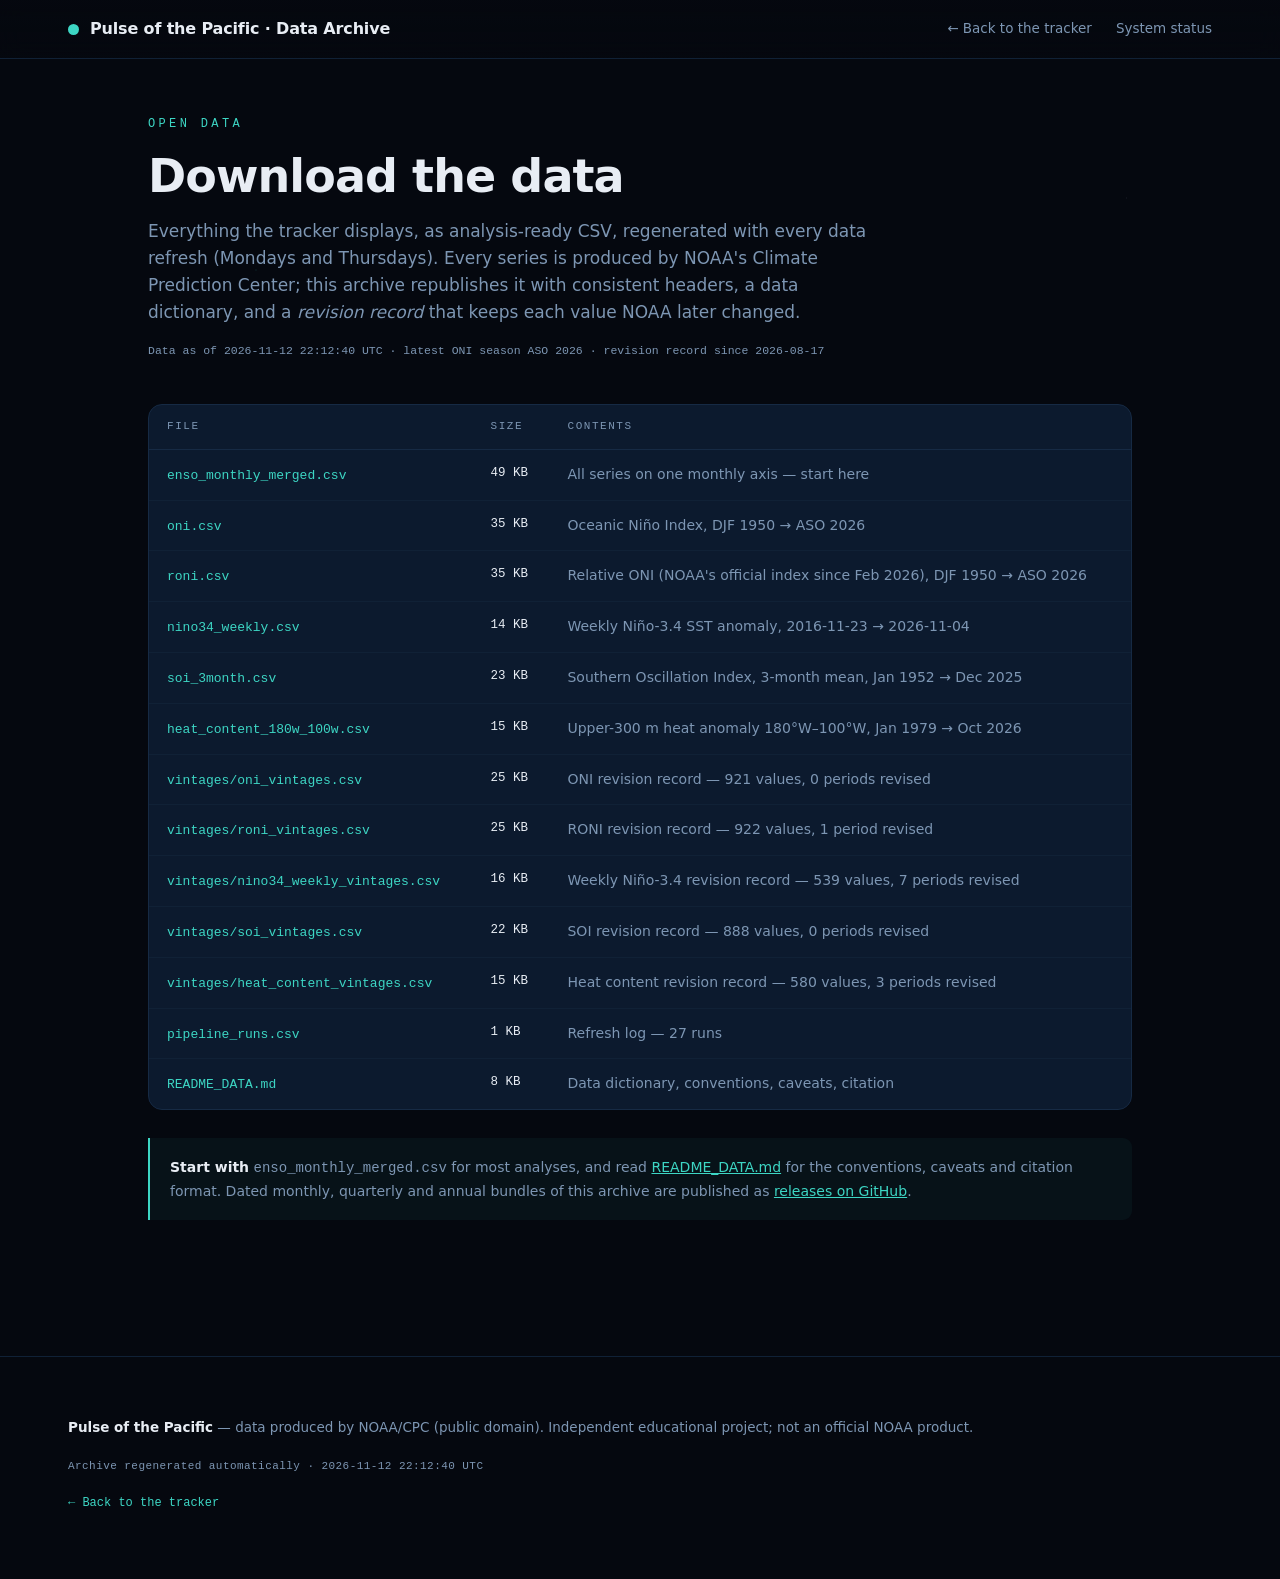
==== public/archive/index.html @ ca5c6fad "Data archive, corrected ENSO episode rule, SOI fix, tests (handoff 2026-11) Applies the client's han" ====
<!DOCTYPE html>
<html lang="en">
<head>
<meta charset="utf-8"/>
<meta name="viewport" content="width=device-width, initial-scale=1, viewport-fit=cover"/>
<title>Data Archive | Pulse of the Pacific</title>
<meta name="description" content="Download the ENSO data behind Pulse of the Pacific as analysis-ready CSV: ONI, RONI, weekly Niño 3.4, SOI, ocean heat content, and a record of how NOAA revised recent values."/>
<meta name="theme-color" content="#05080f"/>
<link rel="canonical" href="https://elninotracker.org/archive/"/>
<meta property="og:title" content="Data Archive | Pulse of the Pacific"/>
<meta property="og:description" content="The ENSO indices behind the tracker as analysis-ready CSV, refreshed twice a week, with a revision record."/>
<meta property="og:type" content="website"/>
<meta property="og:url" content="https://elninotracker.org/archive/"/>
<link rel="icon" href="data:image/svg+xml,%3Csvg xmlns='http://www.w3.org/2000/svg' viewBox='0 0 32 32'%3E%3Ccircle cx='16' cy='16' r='13' fill='%2305080f'/%3E%3Ccircle cx='16' cy='16' r='6' fill='%233dd6c4'/%3E%3C/svg%3E"/>
<!-- Generated by scripts/export_archive.py on every data refresh — edit the generator, not this file.
     Static page: no scripts run here (the JSON-LD block below is data, not code). -->
<meta http-equiv="Content-Security-Policy" content="default-src 'self'; script-src 'self'; style-src 'self' 'unsafe-inline' https://fonts.googleapis.com; font-src https://fonts.gstatic.com; img-src 'self' data:; connect-src 'self'; base-uri 'none'; form-action 'none'; object-src 'none'"/>
<link rel="preconnect" href="https://fonts.googleapis.com">
<link rel="preconnect" href="https://fonts.gstatic.com" crossorigin>
<link href="https://fonts.googleapis.com/css2?family=Space+Grotesk:wght@500;600;700&family=Inter:wght@400;500;600&family=JetBrains+Mono:wght@400;500&display=swap" rel="stylesheet">
<link rel="stylesheet" href="../assets/style.css">
<script type="application/ld+json">
{
  "@context": "https://schema.org",
  "@type": "Dataset",
  "name": "Pulse of the Pacific ENSO data archive",
  "description": "Analysis-ready CSV re-publication of NOAA Climate Prediction Center ENSO indices (Oceanic Niño Index, Relative ONI, weekly Niño-3.4 SST anomaly, Southern Oscillation Index, equatorial upper-ocean heat content), refreshed twice weekly, with a record of how published values were later revised.",
  "url": "https://elninotracker.org/archive/",
  "keywords": [
    "El Niño",
    "La Niña",
    "ENSO",
    "Oceanic Niño Index",
    "Relative Oceanic Niño Index",
    "Niño 3.4",
    "Southern Oscillation Index",
    "sea surface temperature"
  ],
  "temporalCoverage": "1950-01/2026-11",
  "isAccessibleForFree": true,
  "creator": {
    "@type": "Organization",
    "name": "NOAA Climate Prediction Center",
    "url": "https://www.cpc.ncep.noaa.gov/"
  },
  "isBasedOn": "https://www.cpc.ncep.noaa.gov/data/indices/",
  "distribution": [
    {
      "@type": "DataDownload",
      "encodingFormat": "text/csv",
      "contentUrl": "https://elninotracker.org/archive/enso_monthly_merged.csv"
    },
    {
      "@type": "DataDownload",
      "encodingFormat": "text/csv",
      "contentUrl": "https://elninotracker.org/archive/oni.csv"
    },
    {
      "@type": "DataDownload",
      "encodingFormat": "text/csv",
      "contentUrl": "https://elninotracker.org/archive/roni.csv"
    },
    {
      "@type": "DataDownload",
      "encodingFormat": "text/csv",
      "contentUrl": "https://elninotracker.org/archive/nino34_weekly.csv"
    },
    {
      "@type": "DataDownload",
      "encodingFormat": "text/csv",
      "contentUrl": "https://elninotracker.org/archive/soi_3month.csv"
    },
    {
      "@type": "DataDownload",
      "encodingFormat": "text/csv",
      "contentUrl": "https://elninotracker.org/archive/heat_content_180w_100w.csv"
    },
    {
      "@type": "DataDownload",
      "encodingFormat": "text/csv",
      "contentUrl": "https://elninotracker.org/archive/vintages/oni_vintages.csv"
    },
    {
      "@type": "DataDownload",
      "encodingFormat": "text/csv",
      "contentUrl": "https://elninotracker.org/archive/vintages/roni_vintages.csv"
    },
    {
      "@type": "DataDownload",
      "encodingFormat": "text/csv",
      "contentUrl": "https://elninotracker.org/archive/vintages/nino34_weekly_vintages.csv"
    },
    {
      "@type": "DataDownload",
      "encodingFormat": "text/csv",
      "contentUrl": "https://elninotracker.org/archive/vintages/soi_vintages.csv"
    },
    {
      "@type": "DataDownload",
      "encodingFormat": "text/csv",
      "contentUrl": "https://elninotracker.org/archive/vintages/heat_content_vintages.csv"
    },
    {
      "@type": "DataDownload",
      "encodingFormat": "text/csv",
      "contentUrl": "https://elninotracker.org/archive/pipeline_runs.csv"
    }
  ]
}
</script>
</head>
<body>

<div class="topbar">
  <div class="wrap">
    <div class="brand"><span class="dot"></span>Pulse of the Pacific · Data Archive</div>
    <nav class="topnav"><a href="../">← Back to the tracker</a><a href="../admin.html">System status</a></nav>
  </div>
</div>

<section class="band" style="padding-top:56px">
  <div class="wrap arch">

    <div class="band-head">
      <div class="label">Open data</div>
      <h2>Download the data</h2>
      <p>Everything the tracker displays, as analysis-ready CSV, regenerated with every data refresh
      (Mondays and Thursdays). Every series is produced by NOAA's Climate Prediction Center; this
      archive republishes it with consistent headers, a data dictionary, and a <em>revision record</em>
      that keeps each value NOAA later changed.</p>
      <p class="arch-stamp">Data as of 2026-11-12 22:12:40 UTC · latest ONI season ASO 2026 ·
      revision record since 2026-08-17</p>
    </div>

    <div class="arch-scroll">
    <table class="arch-table">
      <thead><tr><th scope="col">File</th><th scope="col">Size</th><th scope="col">Contents</th></tr></thead>
      <tbody>
        <tr><td><a href="enso_monthly_merged.csv">enso_monthly_merged.csv</a></td><td class="n">49 KB</td><td>All series on one monthly axis — start here</td></tr>
        <tr><td><a href="oni.csv">oni.csv</a></td><td class="n">35 KB</td><td>Oceanic Niño Index, DJF 1950 → ASO 2026</td></tr>
        <tr><td><a href="roni.csv">roni.csv</a></td><td class="n">35 KB</td><td>Relative ONI (NOAA's official index since Feb 2026), DJF 1950 → ASO 2026</td></tr>
        <tr><td><a href="nino34_weekly.csv">nino34_weekly.csv</a></td><td class="n">14 KB</td><td>Weekly Niño-3.4 SST anomaly, 2016-11-23 → 2026-11-04</td></tr>
        <tr><td><a href="soi_3month.csv">soi_3month.csv</a></td><td class="n">23 KB</td><td>Southern Oscillation Index, 3-month mean, Jan 1952 → Dec 2025</td></tr>
        <tr><td><a href="heat_content_180w_100w.csv">heat_content_180w_100w.csv</a></td><td class="n">15 KB</td><td>Upper-300 m heat anomaly 180°W–100°W, Jan 1979 → Oct 2026</td></tr>
        <tr><td><a href="vintages/oni_vintages.csv">vintages/oni_vintages.csv</a></td><td class="n">25 KB</td><td>ONI revision record — 921 values, 0 periods revised</td></tr>
        <tr><td><a href="vintages/roni_vintages.csv">vintages/roni_vintages.csv</a></td><td class="n">25 KB</td><td>RONI revision record — 922 values, 1 period revised</td></tr>
        <tr><td><a href="vintages/nino34_weekly_vintages.csv">vintages/nino34_weekly_vintages.csv</a></td><td class="n">16 KB</td><td>Weekly Niño-3.4 revision record — 539 values, 7 periods revised</td></tr>
        <tr><td><a href="vintages/soi_vintages.csv">vintages/soi_vintages.csv</a></td><td class="n">22 KB</td><td>SOI revision record — 888 values, 0 periods revised</td></tr>
        <tr><td><a href="vintages/heat_content_vintages.csv">vintages/heat_content_vintages.csv</a></td><td class="n">15 KB</td><td>Heat content revision record — 580 values, 3 periods revised</td></tr>
        <tr><td><a href="pipeline_runs.csv">pipeline_runs.csv</a></td><td class="n">1 KB</td><td>Refresh log — 27 runs</td></tr>
        <tr><td><a href="README_DATA.md">README_DATA.md</a></td><td class="n">8 KB</td><td>Data dictionary, conventions, caveats, citation</td></tr>
      </tbody>
    </table>
    </div>

    <div class="arch-note">
      <b>Start with</b> <span class="mono">enso_monthly_merged.csv</span> for most analyses, and read
      <a href="README_DATA.md">README_DATA.md</a> for the conventions, caveats and citation format.
      Dated monthly, quarterly and annual bundles of this archive are published as
      <a href="https://github.com/ThePiTree/pulse-of-the-pacific/releases" target="_blank" rel="noopener">releases on GitHub</a>.
    </div>

  </div>
</section>

<footer>
  <div class="wrap">
    <div class="frow">
      <div><b>Pulse of the Pacific</b> — data produced by NOAA/CPC (public domain). Independent educational project; not an official NOAA product.</div>
      <div class="tag">Archive regenerated automatically · 2026-11-12 22:12:40 UTC</div>
    </div>
    <div class="frow arch-back"><a href="../">← Back to the tracker</a></div>
  </div>
</footer>

</body>
</html>
---- public/assets/style.css ----
:root{
  --abyss:#05080f; --deep:#0a1424; --panel:#0c1a2e; --panel2:#0f2138;
  --foam:#e8edf4; --tide:#7d96b3; --tide-dim:#4f678a;
  --line:#162a44; --line-soft:#102136;
  --cool:#2b6fb3; --cool-deep:#1d4e85; --neutral:#16263b; --warm:#e85d3d; --warm-hot:#ffb347;
  --live:#3dd6c4; --live-dim:#1f8478;
  --shadow:0 30px 80px -30px rgba(0,0,0,.8);
  --r:14px; --r-sm:9px;
  --maxw:1200px;
  --serif:'Space Grotesk',system-ui,sans-serif;
  --body:'Inter',system-ui,sans-serif;
  --mono:'JetBrains Mono',ui-monospace,monospace;
}
*{box-sizing:border-box;margin:0;padding:0}
html{scroll-behavior:smooth;-webkit-text-size-adjust:100%;scroll-padding-top:78px}
body{
  background:var(--abyss); color:var(--foam); font-family:var(--body);
  line-height:1.6; font-size:16px; overflow-x:hidden; max-width:100vw;
  -webkit-font-smoothing:antialiased; text-rendering:optimizeLegibility;
}
body::before{ /* faint star/plankton field */
  content:""; position:fixed; inset:0; z-index:0; pointer-events:none; opacity:.5;
  background:
    radial-gradient(1px 1px at 20% 30%, rgba(61,214,196,.4), transparent),
    radial-gradient(1px 1px at 70% 60%, rgba(232,237,244,.25), transparent),
    radial-gradient(1px 1px at 40% 80%, rgba(43,111,179,.35), transparent),
    radial-gradient(1px 1px at 88% 22%, rgba(232,237,244,.2), transparent),
    radial-gradient(1px 1px at 12% 68%, rgba(61,214,196,.25), transparent);
  background-size:cover;
}
.wrap{max-width:var(--maxw); margin:0 auto; padding:0 28px; position:relative; z-index:1}
section{position:relative; z-index:1}
a{color:inherit}
h1,h2,h3{font-family:var(--serif); font-weight:600; line-height:1.08; letter-spacing:-.02em}
.mono{font-family:var(--mono)}

/* ---------- Top status bar ---------- */
.topbar{
  position:sticky; top:0; z-index:50; backdrop-filter:blur(14px);
  background:linear-gradient(180deg,rgba(5,8,15,.92),rgba(5,8,15,.7));
  border-bottom:1px solid var(--line-soft);
}
.topbar .wrap{display:flex; align-items:center; justify-content:space-between; height:58px; gap:18px}
.brand{display:flex; align-items:center; gap:11px; font-family:var(--serif); font-weight:600; letter-spacing:-.01em}
.brand .dot{width:11px; height:11px; border-radius:50%; background:var(--live); box-shadow:0 0 0 0 rgba(61,214,196,.6); animation:pulse 2.6s infinite}
@keyframes pulse{0%{box-shadow:0 0 0 0 rgba(61,214,196,.5)}70%{box-shadow:0 0 0 9px rgba(61,214,196,0)}100%{box-shadow:0 0 0 0 rgba(61,214,196,0)}}
.topnav{display:flex; gap:24px; font-size:13.5px; color:var(--tide)}
.topnav a{text-decoration:none; transition:color .2s; white-space:nowrap}
.topnav a:hover{color:var(--foam)}
.livechip{font-family:var(--mono); font-size:11px; color:var(--live); border:1px solid var(--live-dim); padding:4px 9px; border-radius:20px; display:flex; align-items:center; gap:6px; white-space:nowrap}
.livechip .led{width:6px;height:6px;border-radius:50%;background:var(--live);animation:blink 1.8s infinite}
@keyframes blink{0%,100%{opacity:1}50%{opacity:.3}}
@media(max-width:780px){.topnav{display:none}}

/* ---------- Hero ---------- */
.hero{position:relative; min-height:96vh; min-height:96svh; display:flex; flex-direction:column; justify-content:flex-end; overflow:hidden; padding-bottom:38px}
#oceanCanvas{position:absolute; inset:0; width:100%; height:100%; z-index:0; display:block}
.hero-veil{position:absolute; inset:0; z-index:1; pointer-events:none;
  background:linear-gradient(180deg, rgba(5,8,15,.62) 0%, rgba(5,8,15,.12) 30%, rgba(5,8,15,.30) 62%, rgba(5,8,15,.96) 100%);}
.hero .wrap{position:relative; z-index:2; width:100%}
.eyebrow{font-family:var(--mono); font-size:12.5px; letter-spacing:.32em; text-transform:uppercase; color:var(--live); margin-bottom:22px; display:flex; align-items:center; gap:14px}
.eyebrow::before{content:""; width:38px; height:1px; background:var(--live); opacity:.6}
.hero h1{font-size:clamp(42px,8.2vw,104px); font-weight:700; max-width:14ch; margin-bottom:10px}
.hero h1 .em{font-style:italic; font-weight:500; color:transparent; background:linear-gradient(100deg,var(--warm),var(--warm-hot)); -webkit-background-clip:text; background-clip:text}
.hero .sub{font-size:clamp(16px,2vw,20px); color:var(--tide); max-width:54ch; margin-top:18px}

/* live status instrument */
.statusgrid{display:grid; grid-template-columns:repeat(4,1fr); gap:1px; margin-top:42px; background:var(--line-soft); border:1px solid var(--line); border-radius:var(--r); overflow:hidden}
.statuscell{background:linear-gradient(160deg,rgba(12,26,46,.92),rgba(8,16,28,.92)); padding:20px 22px; min-height:118px; display:flex; flex-direction:column; justify-content:space-between; position:relative}
.statuscell .k{font-family:var(--mono); font-size:10.5px; letter-spacing:.18em; text-transform:uppercase; color:var(--tide); display:flex; align-items:center; gap:7px}
.statuscell .v{font-family:var(--serif); font-size:clamp(26px,3.4vw,40px); font-weight:600; letter-spacing:-.02em; line-height:1}
.statuscell .vsub{font-size:12.5px; color:var(--tide); font-family:var(--mono)}
.phase-pill{display:inline-flex; align-items:center; gap:8px; font-family:var(--serif); font-weight:600}
.phase-pill .orb{width:13px;height:13px;border-radius:50%;flex:none}
/* Two-word phases ("Strong El Niño") are sized to stay on one line in a quarter-width cell. */
.statuscell .v .phase-pill{font-size:clamp(19px,2.45vw,29px); line-height:1.12}
@media(max-width:880px){.statusgrid{grid-template-columns:repeat(2,1fr)}}
@media(max-width:480px){.statusgrid{grid-template-columns:1fr 1fr}.statuscell{padding:16px 16px;min-height:104px}}

/* ---------- generic section ---------- */
.band{padding:96px 0}
.band-head{margin-bottom:44px; max-width:720px}
.band-head .label{font-family:var(--mono); font-size:12px; letter-spacing:.28em; text-transform:uppercase; color:var(--live); margin-bottom:18px}
.band-head h2{font-size:clamp(28px,4.2vw,46px); margin-bottom:16px}
.band-head p{color:var(--tide); font-size:17px}
.divider{height:1px; background:linear-gradient(90deg,var(--line),transparent); margin:0}

/* chart card */
.card{background:linear-gradient(165deg,var(--panel),rgba(8,16,28,.6)); border:1px solid var(--line); border-radius:var(--r); box-shadow:var(--shadow)}
.card-pad{padding:24px}
.controls{display:flex; flex-wrap:wrap; gap:8px; align-items:center; margin-bottom:18px}
.seg{display:inline-flex; background:var(--deep); border:1px solid var(--line); border-radius:var(--r-sm); padding:3px; gap:2px; max-width:100%; overflow-x:auto; -webkit-overflow-scrolling:touch; scrollbar-width:none}
.seg::-webkit-scrollbar{display:none}
.seg button{white-space:nowrap}
@media(max-width:560px){
  .controls{gap:10px}
  .seg{width:100%; justify-content:flex-start}
  .controls .legend-inline{width:100%}
}
.seg button{font-family:var(--mono); font-size:12px; letter-spacing:.04em; color:var(--tide); background:transparent; border:0; padding:7px 13px; border-radius:6px; cursor:pointer; transition:all .18s}
.seg button:hover{color:var(--foam)}
.seg button[aria-pressed="true"]{background:linear-gradient(160deg,var(--cool-deep),var(--cool)); color:#fff}
.spacer{flex:1}
.legend-inline{display:flex; gap:16px; flex-wrap:wrap; font-family:var(--mono); font-size:11.5px; color:var(--tide)}
.legend-inline span{display:flex; align-items:center; gap:6px}
.legend-inline i{width:11px; height:11px; border-radius:3px; display:inline-block}
#oniChart{width:100%; height:440px}
@media(max-width:600px){#oniChart{height:360px}}

/* impacts map */
.maplayout{display:grid; grid-template-columns:1.55fr 1fr; gap:24px; align-items:stretch}
.maplayout > *{min-width:0}
@media(max-width:900px){.maplayout{grid-template-columns:1fr}}
.mapbox{position:relative; background:linear-gradient(165deg,#081427,#050c17); border:1px solid var(--line); border-radius:var(--r); overflow:hidden; aspect-ratio:2/1; width:100%; max-width:100%; min-height:0}
#impactSvg{display:block; width:100%; height:100%; max-width:100%}
.impact-detail{display:flex; flex-direction:column; gap:14px; min-width:0}
.impact-detail .pick{font-family:var(--mono); font-size:11.5px; color:var(--tide); letter-spacing:.04em}
.impact-card{background:var(--panel); border:1px solid var(--line); border-radius:var(--r); padding:22px; flex:1; display:flex; flex-direction:column; gap:12px; transition:border-color .25s}
.impact-card h3{font-size:23px}
.impact-card .eff{display:inline-flex; align-items:center; gap:8px; font-family:var(--mono); font-size:11px; text-transform:uppercase; letter-spacing:.12em; padding:5px 11px; border-radius:20px; width:fit-content}
.impact-card p{color:var(--tide); font-size:14.5px}
.legend-row{display:flex; gap:18px; flex-wrap:wrap; margin-top:8px; font-family:var(--mono); font-size:11px; color:var(--tide)}
.legend-row span{display:flex;align-items:center;gap:7px}
.legend-row b{width:10px;height:10px;border-radius:50%;display:inline-block}

/* forecast */
.fc-layout{display:grid; grid-template-columns:1.4fr 1fr; gap:24px}
.fc-layout > *{min-width:0}
@media(max-width:900px){.fc-layout{grid-template-columns:1fr}}
#fcChart{width:100%; height:400px}
.prob-wrap{display:flex; flex-direction:column; gap:16px}
.prob{display:flex; flex-direction:column; gap:7px}
.prob .top{display:flex; justify-content:space-between; align-items:baseline; font-family:var(--mono); font-size:12.5px}
.prob .bar{height:11px; border-radius:6px; background:var(--deep); overflow:hidden; border:1px solid var(--line)}
.prob .fill{height:100%; border-radius:6px; transition:width 1s cubic-bezier(.2,.8,.2,1)}
.disclaimer{margin-top:22px; padding:18px 20px; border-left:2px solid var(--warm-hot); background:rgba(255,179,71,.05); border-radius:0 var(--r-sm) var(--r-sm) 0; font-size:13.5px; color:#d9c9a8}
.disclaimer b{color:var(--warm-hot); font-family:var(--serif)}

/* mechanism */
.mech-grid{display:grid; grid-template-columns:repeat(3,1fr); gap:20px}
@media(max-width:820px){.mech-grid{grid-template-columns:1fr}}
.mech{background:linear-gradient(165deg,var(--panel),rgba(8,16,28,.5)); border:1px solid var(--line); border-radius:var(--r); padding:26px; position:relative; overflow:hidden}
.mech .ph{font-family:var(--mono); font-size:11px; letter-spacing:.18em; text-transform:uppercase; color:var(--live); margin-bottom:16px}
.mech h3{font-size:20px; margin-bottom:10px}
.mech p{color:var(--tide); font-size:14px}
.mech .ribbon{height:3px; margin:18px -26px -26px; border-radius:0}

/* methodology / sources */
.srcgrid{display:grid; grid-template-columns:repeat(2,1fr); gap:1px; background:var(--line-soft); border:1px solid var(--line); border-radius:var(--r); overflow:hidden}
@media(max-width:720px){.srcgrid{grid-template-columns:1fr}}
.src{background:var(--panel); padding:22px 24px; display:flex; flex-direction:column; gap:6px}
.src .nm{font-family:var(--serif); font-weight:600; font-size:15px}
.src .ds{color:var(--tide); font-size:13px}
.src .lk{font-family:var(--mono); font-size:11px; color:var(--live); text-decoration:none; word-break:break-all}
.src .lk:hover{text-decoration:underline}

footer{padding:60px 0 80px; border-top:1px solid var(--line-soft); margin-top:40px; color:var(--tide); font-size:13.5px}
footer .wrap{display:flex; flex-direction:column; gap:18px}
footer .frow{display:flex; justify-content:space-between; flex-wrap:wrap; gap:20px}
footer b{color:var(--foam); font-family:var(--serif)}
.tag{font-family:var(--mono); font-size:11px; color:var(--tide); letter-spacing:.04em}

.tip{position:fixed; pointer-events:none; z-index:99; background:rgba(10,20,36,.97); border:1px solid var(--line); border-radius:8px; padding:9px 12px; font-family:var(--mono); font-size:11.5px; color:var(--foam); opacity:0; transition:opacity .15s; max-width:240px; box-shadow:var(--shadow)}

@media (prefers-reduced-motion: reduce){
  *{animation:none!important; transition:none!important; scroll-behavior:auto!important}
}
.fade{opacity:0; transform:translateY(24px); transition:opacity .9s cubic-bezier(.2,.8,.2,1), transform .9s cubic-bezier(.2,.8,.2,1)}
.fade.in{opacity:1; transform:none}

/* ---------- Visible keyboard focus (WCAG 2.4.7) ---------- */
a:focus-visible,
button:focus-visible,
[role="button"]:focus-visible,
[tabindex]:focus-visible{
  outline:2px solid var(--live);
  outline-offset:3px;
  border-radius:4px;
}
/* SVG map markers: focus ring that reads on the dark ocean */
#impactSvg g:focus-visible{ outline:none; }
#impactSvg g:focus-visible circle:last-of-type{
  stroke:var(--live); stroke-width:2.4px; paint-order:stroke;
}
/* don't show the ring on mouse click, only keyboard (browsers that lack :focus-visible fall back to :focus) */
a:focus:not(:focus-visible),
button:focus:not(:focus-visible){ outline:none; }

/* skip link: hidden until keyboard focus */
.skip{position:absolute; left:-9999px; top:0; z-index:100; background:var(--live); color:#04211c; padding:10px 16px; border-radius:0 0 8px 0; font-family:var(--mono); font-size:13px; text-decoration:none}
.skip:focus{left:0}

/* ---------- Admin / status page ---------- */
.admin-banner{border-radius:var(--r-sm); padding:16px 18px; font-family:var(--mono); font-size:13px; line-height:1.6; border:1px solid var(--line); background:var(--panel); color:var(--tide); margin-bottom:34px}
.admin-banner-ok{border-color:rgba(61,214,196,.5); color:#bfeee6; background:rgba(61,214,196,.06)}
.admin-banner-warn{border-color:rgba(255,179,71,.5); color:#e8d9b5; background:rgba(255,179,71,.06)}
.admin-banner-fail{border-color:rgba(232,93,61,.6); color:#f2c4b6; background:rgba(232,93,61,.08)}
.admin-h{font-size:15px; font-family:var(--mono); letter-spacing:.14em; text-transform:uppercase; color:var(--tide); margin:34px 0 14px; font-weight:500}
.admin-grid{display:grid; grid-template-columns:repeat(auto-fill,minmax(300px,1fr)); gap:14px}
.admin-card{background:var(--panel); border:1px solid var(--line); border-radius:var(--r-sm); padding:16px 18px}
.admin-card-head{display:flex; justify-content:space-between; align-items:center; gap:10px; margin-bottom:6px}
.admin-card-name{font-family:var(--serif); font-weight:600; font-size:15px}
.admin-card-desc{color:var(--tide); font-size:12.5px; line-height:1.55}
.admin-badge{font-family:var(--mono); font-size:10px; letter-spacing:.12em; padding:3px 9px; border-radius:12px; border:1px solid}
.admin-badge-ok{color:#3dd6c4; border-color:rgba(61,214,196,.5); background:rgba(61,214,196,.08)}
.admin-badge-fail{color:#ff8a6a; border-color:rgba(232,93,61,.55); background:rgba(232,93,61,.1)}
.admin-badge-stale{color:#ffb347; border-color:rgba(255,179,71,.5); background:rgba(255,179,71,.08)}
.admin-badge-unknown{color:var(--tide); border-color:var(--line)}
.admin-rows{margin-top:12px; display:flex; flex-direction:column; gap:6px}
.admin-row{display:flex; justify-content:space-between; gap:12px; font-size:12.5px}
.admin-k{color:var(--tide); font-family:var(--mono); font-size:11px; letter-spacing:.04em}
.admin-v{font-family:var(--mono); font-size:11.5px; color:var(--foam); text-align:right}
.admin-err{margin-top:10px; font-family:var(--mono); font-size:11px; color:#ff9a7d; background:rgba(232,93,61,.07); border-left:2px solid rgba(232,93,61,.5); padding:8px 10px; border-radius:0 6px 6px 0; word-break:break-word}
.admin-history{margin-bottom:10px}
.admin-strip{display:flex; gap:5px; flex-wrap:wrap; margin-bottom:10px}
.admin-dot{width:14px; height:14px; border-radius:4px; display:inline-block}
.admin-dot-ok{background:rgba(61,214,196,.75)}
.admin-dot-part{background:rgba(255,179,71,.75)}
.admin-dot-fail{background:rgba(232,93,61,.75)}
.admin-foot{margin-top:36px; color:var(--tide); font-size:13px; line-height:1.6; border-top:1px solid var(--line-soft); padding-top:18px}

/* ---------- Sources grid: full-width "download the data" card ---------- */
.src-wide{grid-column:1 / -1; flex-direction:row; align-items:center; justify-content:space-between; gap:24px; background:linear-gradient(120deg,rgba(61,214,196,.08),var(--panel) 60%)}
.src-wide .src-text{display:flex; flex-direction:column; gap:6px; min-width:0}
.src-wide .lk{flex:none; font-size:12px; white-space:nowrap; word-break:normal; border:1px solid var(--live-dim); padding:9px 16px; border-radius:20px}
.src-wide .lk:hover{text-decoration:none; background:rgba(61,214,196,.1)}
@media(max-width:720px){.src-wide{flex-direction:column; align-items:flex-start; gap:14px}}

/* ---------- Data archive page (public/archive/index.html — generated by scripts/export_archive.py) ---------- */
.arch{max-width:1040px}
.band-head .arch-stamp{font-family:var(--mono); font-size:11.5px; line-height:1.7; color:var(--tide); margin-top:14px}
.arch-scroll{overflow-x:auto; -webkit-overflow-scrolling:touch; border:1px solid var(--line); border-radius:var(--r); background:var(--panel)}
.arch-table{width:100%; min-width:600px; border-collapse:collapse; font-size:14px}
.arch-table th{text-align:left; font-family:var(--mono); font-size:11px; font-weight:500; letter-spacing:.14em; text-transform:uppercase; color:var(--tide); padding:13px 18px; border-bottom:1px solid var(--line)}
.arch-table td{padding:13px 18px; border-bottom:1px solid var(--line-soft); vertical-align:top; color:var(--tide)}
.arch-table tr:last-child td{border-bottom:0}
.arch-table td a{color:var(--live); font-family:var(--mono); font-size:13px; text-decoration:none}
.arch-table td a:hover{text-decoration:underline}
.arch-table td.n{font-family:var(--mono); font-size:12.5px; white-space:nowrap; color:var(--foam)}
.arch-note{margin-top:28px; padding:18px 20px; border-left:2px solid var(--live); background:rgba(61,214,196,.05); border-radius:0 var(--r-sm) var(--r-sm) 0; font-size:14px; color:var(--tide)}
.arch-note b{color:var(--foam); font-family:var(--serif)}
.arch-note a, .arch-back a{color:var(--live)}
.arch-back{font-family:var(--mono); font-size:12px}
.arch-back a{text-decoration:none}
.arch-back a:hover{text-decoration:underline}
/* Phones: each file becomes a stacked block (name, size, description) instead of a wide table. */
@media(max-width:720px){
  .arch-scroll{overflow-x:visible}
  .arch-table{min-width:0}
  .arch-table thead{position:absolute; width:1px; height:1px; overflow:hidden; clip:rect(0 0 0 0); white-space:nowrap}
  .arch-table tr{display:block; padding:14px 16px; border-bottom:1px solid var(--line-soft)}
  .arch-table tr:last-child{border-bottom:0}
  .arch-table td{display:block; padding:0; border:0}
  .arch-table td a{word-break:break-all}
  .arch-table td.n{margin:5px 0 3px; font-size:11.5px; color:var(--tide)}
}
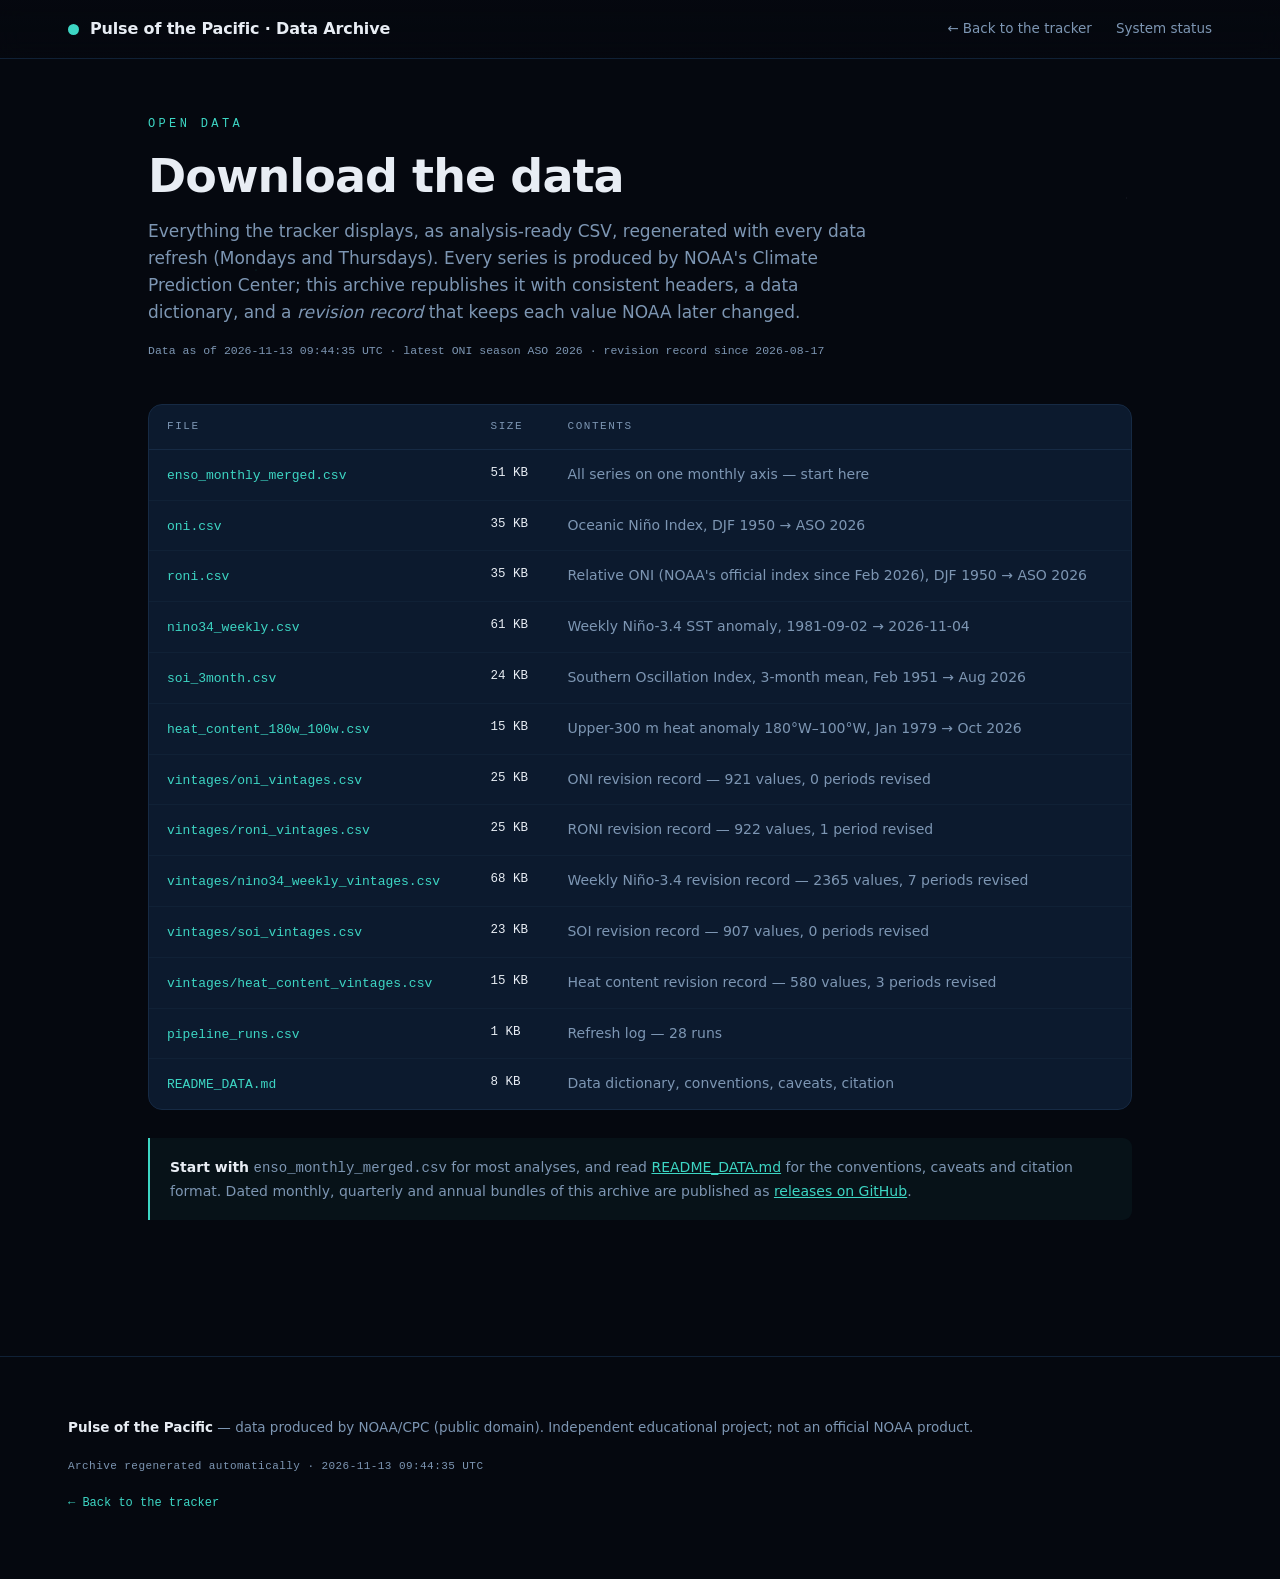
==== commit 10109ab1: "data: scheduled ENSO refresh 2026-11-13 09:44 UTC" ====
--- a/public/archive/index.html
+++ b/public/archive/index.html
@@ -11,6 +11,11 @@
 <meta property="og:description" content="The ENSO indices behind the tracker as analysis-ready CSV, refreshed twice a week, with a revision record."/>
 <meta property="og:type" content="website"/>
 <meta property="og:url" content="https://elninotracker.org/archive/"/>
+<meta property="og:image" content="https://elninotracker.org/social-preview.png"/>
+<meta property="og:image:width" content="1200"/>
+<meta property="og:image:height" content="630"/>
+<meta property="og:image:alt" content="The Pulse of the Pacific: the Oceanic Niño Index from 1950 to today, El Niño peaks in red and orange, La Niña in blue."/>
+<meta name="twitter:card" content="summary_large_image"/>
 <link rel="icon" href="data:image/svg+xml,%3Csvg xmlns='http://www.w3.org/2000/svg' viewBox='0 0 32 32'%3E%3Ccircle cx='16' cy='16' r='13' fill='%2305080f'/%3E%3Ccircle cx='16' cy='16' r='6' fill='%233dd6c4'/%3E%3C/svg%3E"/>
 <!-- Generated by scripts/export_archive.py on every data refresh — edit the generator, not this file.
      Static page: no scripts run here (the JSON-LD block below is data, not code). -->
@@ -128,7 +133,7 @@
       (Mondays and Thursdays). Every series is produced by NOAA's Climate Prediction Center; this
       archive republishes it with consistent headers, a data dictionary, and a <em>revision record</em>
       that keeps each value NOAA later changed.</p>
-      <p class="arch-stamp">Data as of 2026-11-12 22:12:40 UTC · latest ONI season ASO 2026 ·
+      <p class="arch-stamp">Data as of 2026-11-13 09:44:35 UTC · latest ONI season ASO 2026 ·
       revision record since 2026-08-17</p>
     </div>
 
@@ -136,18 +141,18 @@
     <table class="arch-table">
       <thead><tr><th scope="col">File</th><th scope="col">Size</th><th scope="col">Contents</th></tr></thead>
       <tbody>
-        <tr><td><a href="enso_monthly_merged.csv">enso_monthly_merged.csv</a></td><td class="n">49 KB</td><td>All series on one monthly axis — start here</td></tr>
+        <tr><td><a href="enso_monthly_merged.csv">enso_monthly_merged.csv</a></td><td class="n">51 KB</td><td>All series on one monthly axis — start here</td></tr>
         <tr><td><a href="oni.csv">oni.csv</a></td><td class="n">35 KB</td><td>Oceanic Niño Index, DJF 1950 → ASO 2026</td></tr>
         <tr><td><a href="roni.csv">roni.csv</a></td><td class="n">35 KB</td><td>Relative ONI (NOAA's official index since Feb 2026), DJF 1950 → ASO 2026</td></tr>
-        <tr><td><a href="nino34_weekly.csv">nino34_weekly.csv</a></td><td class="n">14 KB</td><td>Weekly Niño-3.4 SST anomaly, 2016-11-23 → 2026-11-04</td></tr>
-        <tr><td><a href="soi_3month.csv">soi_3month.csv</a></td><td class="n">23 KB</td><td>Southern Oscillation Index, 3-month mean, Jan 1952 → Dec 2025</td></tr>
+        <tr><td><a href="nino34_weekly.csv">nino34_weekly.csv</a></td><td class="n">61 KB</td><td>Weekly Niño-3.4 SST anomaly, 1981-09-02 → 2026-11-04</td></tr>
+        <tr><td><a href="soi_3month.csv">soi_3month.csv</a></td><td class="n">24 KB</td><td>Southern Oscillation Index, 3-month mean, Feb 1951 → Aug 2026</td></tr>
         <tr><td><a href="heat_content_180w_100w.csv">heat_content_180w_100w.csv</a></td><td class="n">15 KB</td><td>Upper-300 m heat anomaly 180°W–100°W, Jan 1979 → Oct 2026</td></tr>
         <tr><td><a href="vintages/oni_vintages.csv">vintages/oni_vintages.csv</a></td><td class="n">25 KB</td><td>ONI revision record — 921 values, 0 periods revised</td></tr>
         <tr><td><a href="vintages/roni_vintages.csv">vintages/roni_vintages.csv</a></td><td class="n">25 KB</td><td>RONI revision record — 922 values, 1 period revised</td></tr>
-        <tr><td><a href="vintages/nino34_weekly_vintages.csv">vintages/nino34_weekly_vintages.csv</a></td><td class="n">16 KB</td><td>Weekly Niño-3.4 revision record — 539 values, 7 periods revised</td></tr>
-        <tr><td><a href="vintages/soi_vintages.csv">vintages/soi_vintages.csv</a></td><td class="n">22 KB</td><td>SOI revision record — 888 values, 0 periods revised</td></tr>
+        <tr><td><a href="vintages/nino34_weekly_vintages.csv">vintages/nino34_weekly_vintages.csv</a></td><td class="n">68 KB</td><td>Weekly Niño-3.4 revision record — 2365 values, 7 periods revised</td></tr>
+        <tr><td><a href="vintages/soi_vintages.csv">vintages/soi_vintages.csv</a></td><td class="n">23 KB</td><td>SOI revision record — 907 values, 0 periods revised</td></tr>
         <tr><td><a href="vintages/heat_content_vintages.csv">vintages/heat_content_vintages.csv</a></td><td class="n">15 KB</td><td>Heat content revision record — 580 values, 3 periods revised</td></tr>
-        <tr><td><a href="pipeline_runs.csv">pipeline_runs.csv</a></td><td class="n">1 KB</td><td>Refresh log — 27 runs</td></tr>
+        <tr><td><a href="pipeline_runs.csv">pipeline_runs.csv</a></td><td class="n">1 KB</td><td>Refresh log — 28 runs</td></tr>
         <tr><td><a href="README_DATA.md">README_DATA.md</a></td><td class="n">8 KB</td><td>Data dictionary, conventions, caveats, citation</td></tr>
       </tbody>
     </table>
@@ -167,7 +172,7 @@
   <div class="wrap">
     <div class="frow">
       <div><b>Pulse of the Pacific</b> — data produced by NOAA/CPC (public domain). Independent educational project; not an official NOAA product.</div>
-      <div class="tag">Archive regenerated automatically · 2026-11-12 22:12:40 UTC</div>
+      <div class="tag">Archive regenerated automatically · 2026-11-13 09:44:35 UTC</div>
     </div>
     <div class="frow arch-back"><a href="../">← Back to the tracker</a></div>
   </div>
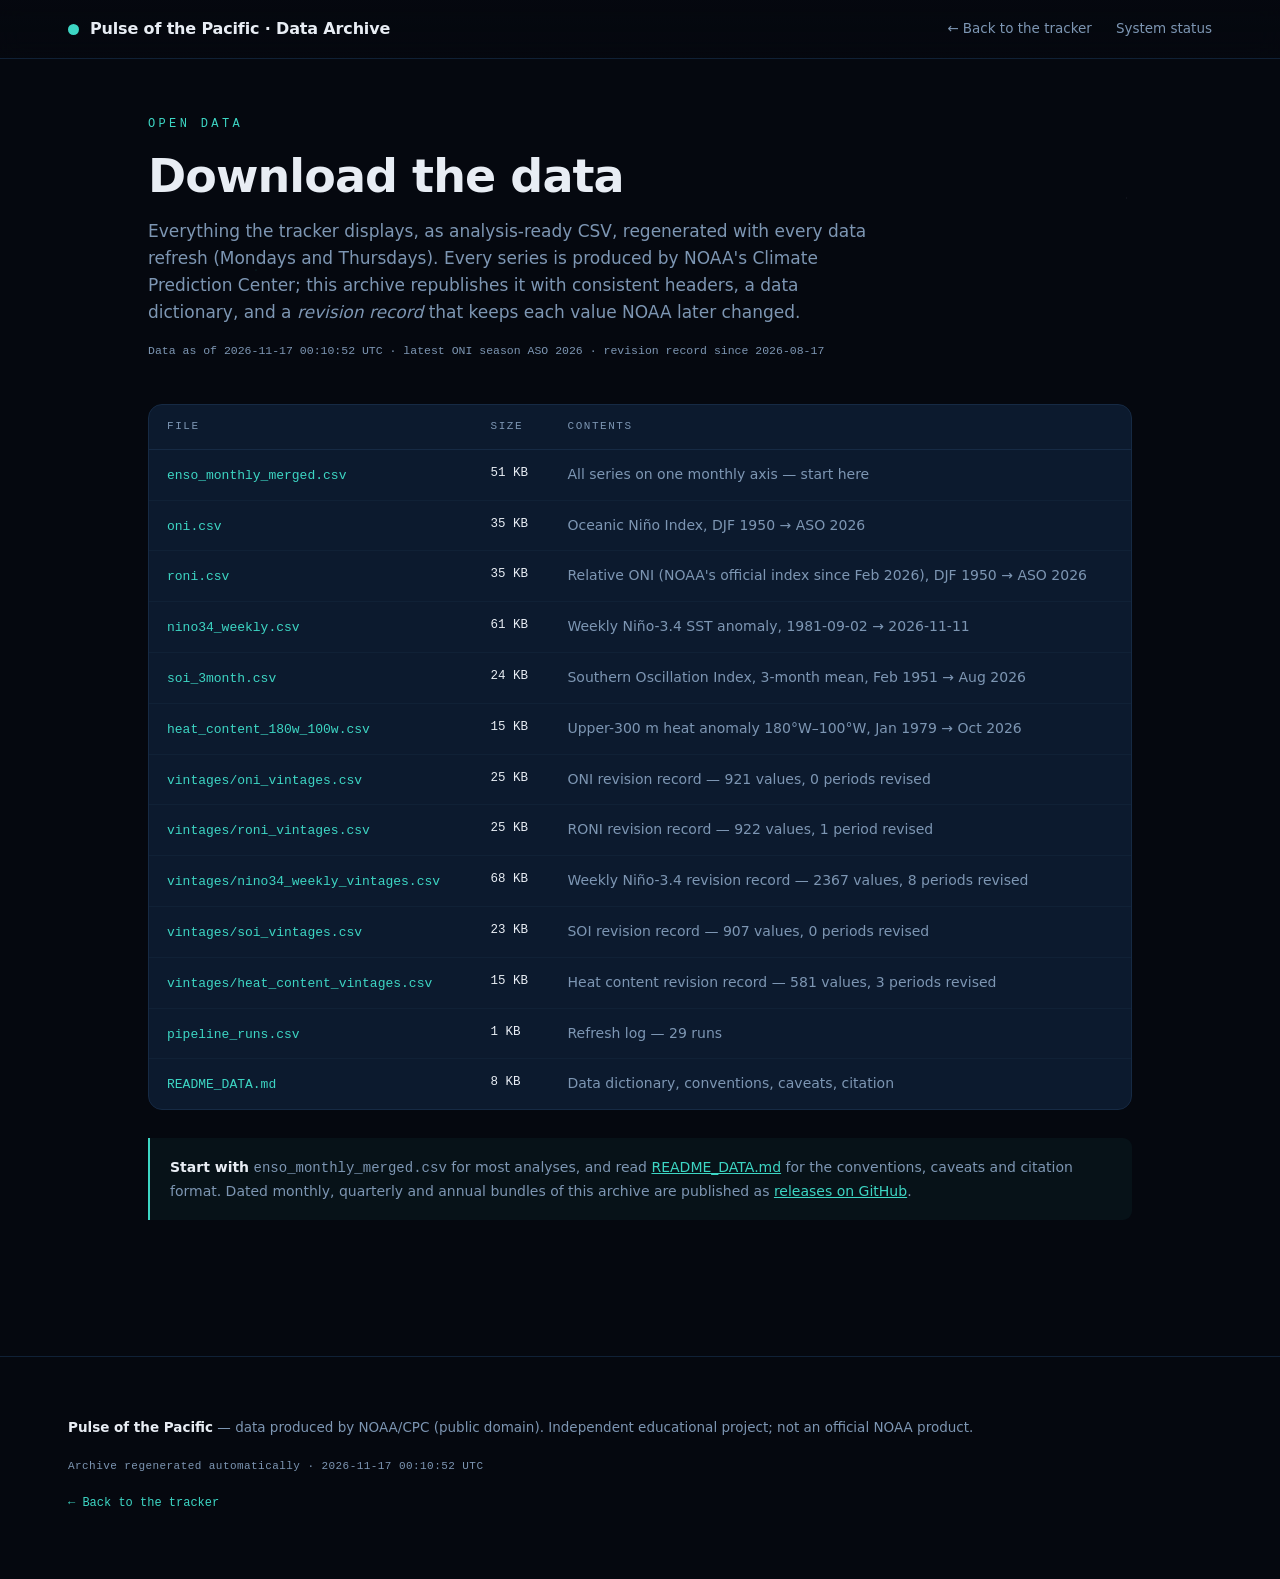
==== commit 3938e408: "data: scheduled ENSO refresh 2026-11-17 00:10 UTC" ====
--- a/public/archive/index.html
+++ b/public/archive/index.html
@@ -133,7 +133,7 @@
       (Mondays and Thursdays). Every series is produced by NOAA's Climate Prediction Center; this
       archive republishes it with consistent headers, a data dictionary, and a <em>revision record</em>
       that keeps each value NOAA later changed.</p>
-      <p class="arch-stamp">Data as of 2026-11-13 09:44:35 UTC · latest ONI season ASO 2026 ·
+      <p class="arch-stamp">Data as of 2026-11-17 00:10:52 UTC · latest ONI season ASO 2026 ·
       revision record since 2026-08-17</p>
     </div>
 
@@ -144,15 +144,15 @@
         <tr><td><a href="enso_monthly_merged.csv">enso_monthly_merged.csv</a></td><td class="n">51 KB</td><td>All series on one monthly axis — start here</td></tr>
         <tr><td><a href="oni.csv">oni.csv</a></td><td class="n">35 KB</td><td>Oceanic Niño Index, DJF 1950 → ASO 2026</td></tr>
         <tr><td><a href="roni.csv">roni.csv</a></td><td class="n">35 KB</td><td>Relative ONI (NOAA's official index since Feb 2026), DJF 1950 → ASO 2026</td></tr>
-        <tr><td><a href="nino34_weekly.csv">nino34_weekly.csv</a></td><td class="n">61 KB</td><td>Weekly Niño-3.4 SST anomaly, 1981-09-02 → 2026-11-04</td></tr>
+        <tr><td><a href="nino34_weekly.csv">nino34_weekly.csv</a></td><td class="n">61 KB</td><td>Weekly Niño-3.4 SST anomaly, 1981-09-02 → 2026-11-11</td></tr>
         <tr><td><a href="soi_3month.csv">soi_3month.csv</a></td><td class="n">24 KB</td><td>Southern Oscillation Index, 3-month mean, Feb 1951 → Aug 2026</td></tr>
         <tr><td><a href="heat_content_180w_100w.csv">heat_content_180w_100w.csv</a></td><td class="n">15 KB</td><td>Upper-300 m heat anomaly 180°W–100°W, Jan 1979 → Oct 2026</td></tr>
         <tr><td><a href="vintages/oni_vintages.csv">vintages/oni_vintages.csv</a></td><td class="n">25 KB</td><td>ONI revision record — 921 values, 0 periods revised</td></tr>
         <tr><td><a href="vintages/roni_vintages.csv">vintages/roni_vintages.csv</a></td><td class="n">25 KB</td><td>RONI revision record — 922 values, 1 period revised</td></tr>
-        <tr><td><a href="vintages/nino34_weekly_vintages.csv">vintages/nino34_weekly_vintages.csv</a></td><td class="n">68 KB</td><td>Weekly Niño-3.4 revision record — 2365 values, 7 periods revised</td></tr>
+        <tr><td><a href="vintages/nino34_weekly_vintages.csv">vintages/nino34_weekly_vintages.csv</a></td><td class="n">68 KB</td><td>Weekly Niño-3.4 revision record — 2367 values, 8 periods revised</td></tr>
         <tr><td><a href="vintages/soi_vintages.csv">vintages/soi_vintages.csv</a></td><td class="n">23 KB</td><td>SOI revision record — 907 values, 0 periods revised</td></tr>
-        <tr><td><a href="vintages/heat_content_vintages.csv">vintages/heat_content_vintages.csv</a></td><td class="n">15 KB</td><td>Heat content revision record — 580 values, 3 periods revised</td></tr>
-        <tr><td><a href="pipeline_runs.csv">pipeline_runs.csv</a></td><td class="n">1 KB</td><td>Refresh log — 28 runs</td></tr>
+        <tr><td><a href="vintages/heat_content_vintages.csv">vintages/heat_content_vintages.csv</a></td><td class="n">15 KB</td><td>Heat content revision record — 581 values, 3 periods revised</td></tr>
+        <tr><td><a href="pipeline_runs.csv">pipeline_runs.csv</a></td><td class="n">1 KB</td><td>Refresh log — 29 runs</td></tr>
         <tr><td><a href="README_DATA.md">README_DATA.md</a></td><td class="n">8 KB</td><td>Data dictionary, conventions, caveats, citation</td></tr>
       </tbody>
     </table>
@@ -172,7 +172,7 @@
   <div class="wrap">
     <div class="frow">
       <div><b>Pulse of the Pacific</b> — data produced by NOAA/CPC (public domain). Independent educational project; not an official NOAA product.</div>
-      <div class="tag">Archive regenerated automatically · 2026-11-13 09:44:35 UTC</div>
+      <div class="tag">Archive regenerated automatically · 2026-11-17 00:10:52 UTC</div>
     </div>
     <div class="frow arch-back"><a href="../">← Back to the tracker</a></div>
   </div>
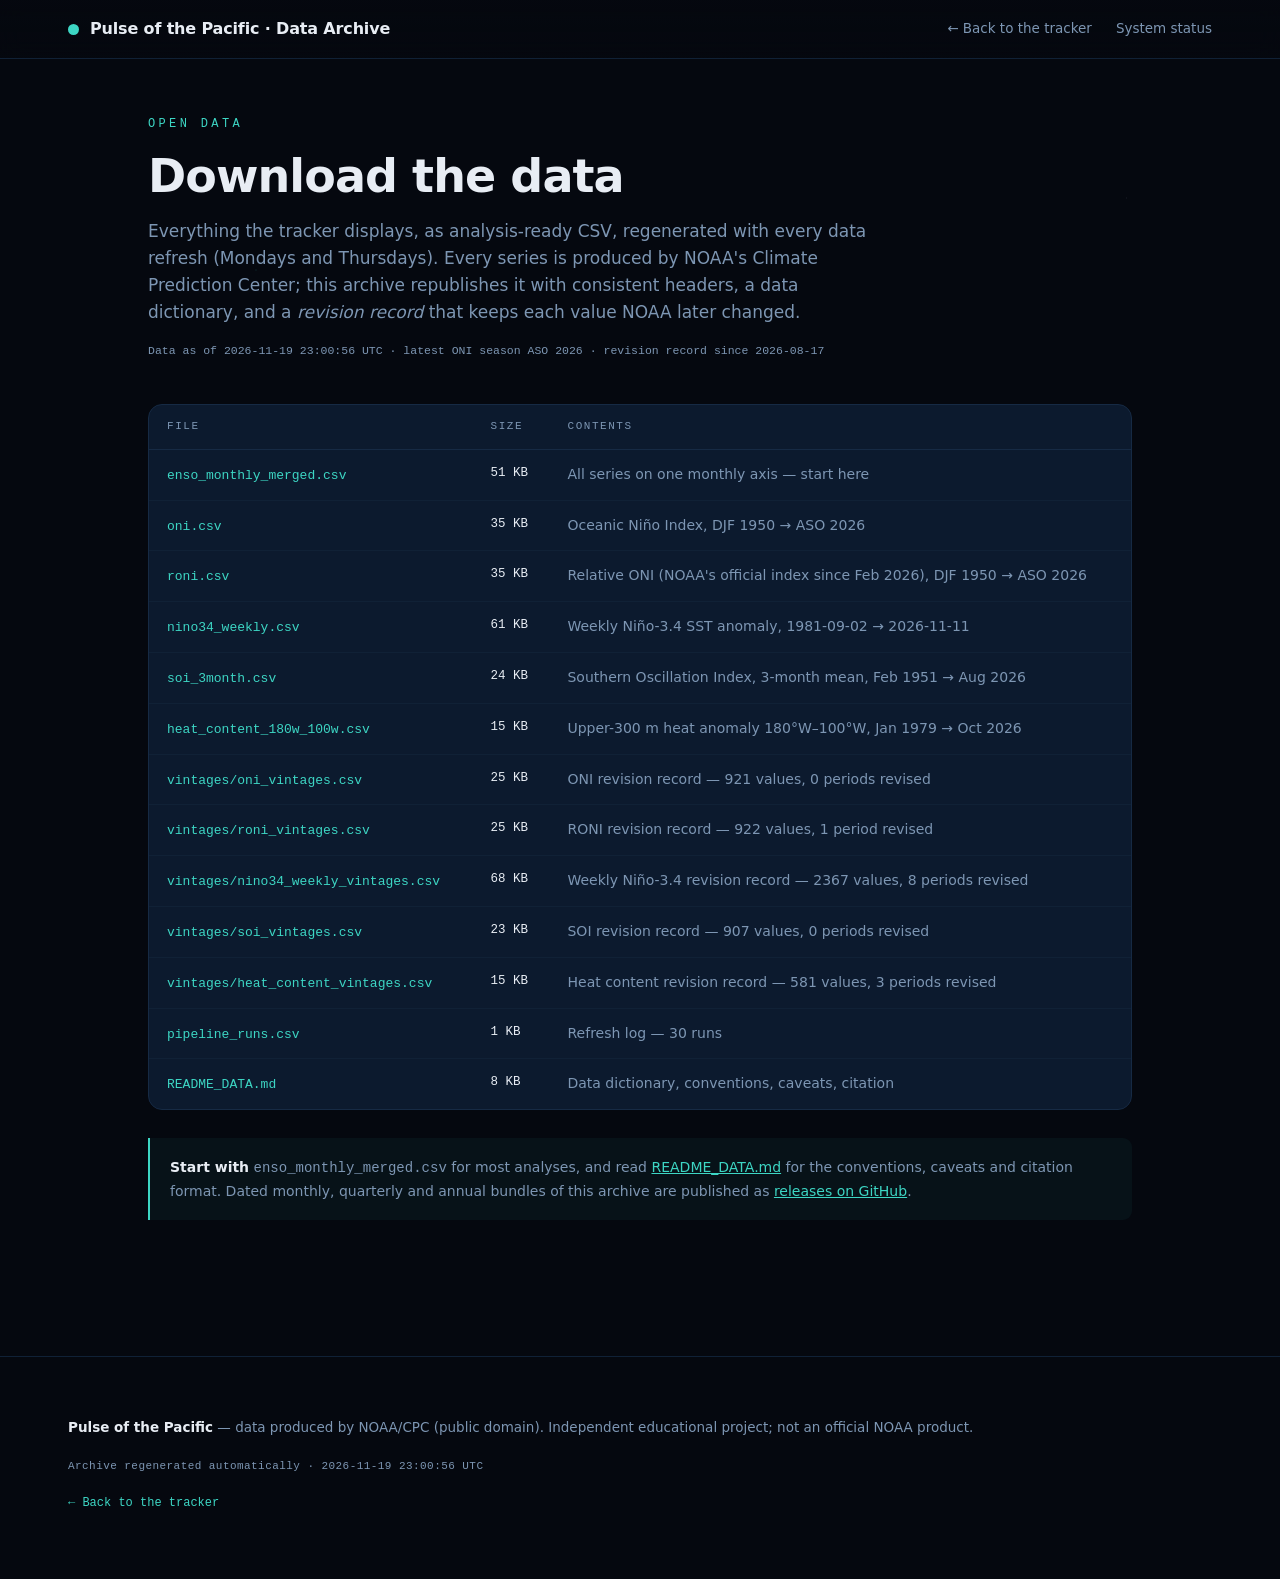
==== commit fb0c7d95: "data: scheduled ENSO refresh 2026-11-19 23:00 UTC" ====
--- a/public/archive/index.html
+++ b/public/archive/index.html
@@ -133,7 +133,7 @@
       (Mondays and Thursdays). Every series is produced by NOAA's Climate Prediction Center; this
       archive republishes it with consistent headers, a data dictionary, and a <em>revision record</em>
       that keeps each value NOAA later changed.</p>
-      <p class="arch-stamp">Data as of 2026-11-17 00:10:52 UTC · latest ONI season ASO 2026 ·
+      <p class="arch-stamp">Data as of 2026-11-19 23:00:56 UTC · latest ONI season ASO 2026 ·
       revision record since 2026-08-17</p>
     </div>
 
@@ -152,7 +152,7 @@
         <tr><td><a href="vintages/nino34_weekly_vintages.csv">vintages/nino34_weekly_vintages.csv</a></td><td class="n">68 KB</td><td>Weekly Niño-3.4 revision record — 2367 values, 8 periods revised</td></tr>
         <tr><td><a href="vintages/soi_vintages.csv">vintages/soi_vintages.csv</a></td><td class="n">23 KB</td><td>SOI revision record — 907 values, 0 periods revised</td></tr>
         <tr><td><a href="vintages/heat_content_vintages.csv">vintages/heat_content_vintages.csv</a></td><td class="n">15 KB</td><td>Heat content revision record — 581 values, 3 periods revised</td></tr>
-        <tr><td><a href="pipeline_runs.csv">pipeline_runs.csv</a></td><td class="n">1 KB</td><td>Refresh log — 29 runs</td></tr>
+        <tr><td><a href="pipeline_runs.csv">pipeline_runs.csv</a></td><td class="n">1 KB</td><td>Refresh log — 30 runs</td></tr>
         <tr><td><a href="README_DATA.md">README_DATA.md</a></td><td class="n">8 KB</td><td>Data dictionary, conventions, caveats, citation</td></tr>
       </tbody>
     </table>
@@ -172,7 +172,7 @@
   <div class="wrap">
     <div class="frow">
       <div><b>Pulse of the Pacific</b> — data produced by NOAA/CPC (public domain). Independent educational project; not an official NOAA product.</div>
-      <div class="tag">Archive regenerated automatically · 2026-11-17 00:10:52 UTC</div>
+      <div class="tag">Archive regenerated automatically · 2026-11-19 23:00:56 UTC</div>
     </div>
     <div class="frow arch-back"><a href="../">← Back to the tracker</a></div>
   </div>
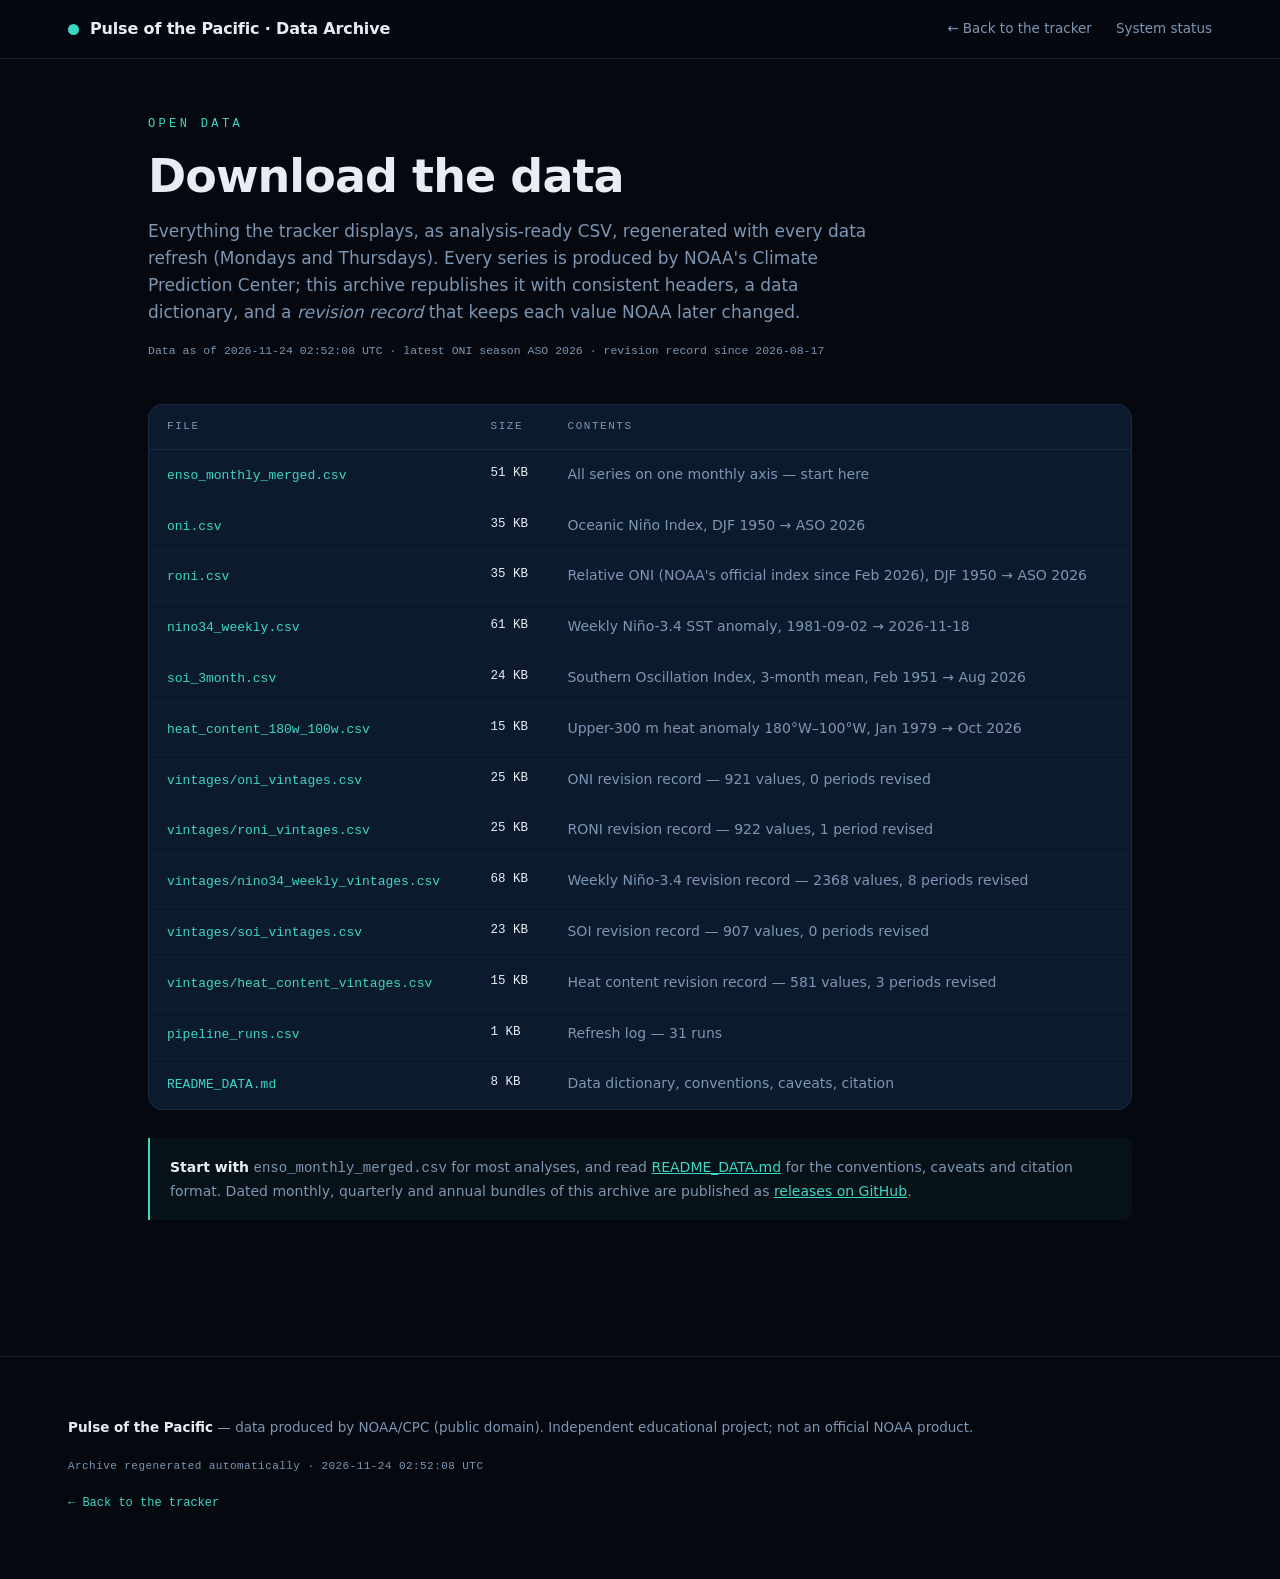
==== commit 8113894a: "data: scheduled ENSO refresh 2026-11-24 02:52 UTC" ====
--- a/public/archive/index.html
+++ b/public/archive/index.html
@@ -133,7 +133,7 @@
       (Mondays and Thursdays). Every series is produced by NOAA's Climate Prediction Center; this
       archive republishes it with consistent headers, a data dictionary, and a <em>revision record</em>
       that keeps each value NOAA later changed.</p>
-      <p class="arch-stamp">Data as of 2026-11-19 23:00:56 UTC · latest ONI season ASO 2026 ·
+      <p class="arch-stamp">Data as of 2026-11-24 02:52:08 UTC · latest ONI season ASO 2026 ·
       revision record since 2026-08-17</p>
     </div>
 
@@ -144,15 +144,15 @@
         <tr><td><a href="enso_monthly_merged.csv">enso_monthly_merged.csv</a></td><td class="n">51 KB</td><td>All series on one monthly axis — start here</td></tr>
         <tr><td><a href="oni.csv">oni.csv</a></td><td class="n">35 KB</td><td>Oceanic Niño Index, DJF 1950 → ASO 2026</td></tr>
         <tr><td><a href="roni.csv">roni.csv</a></td><td class="n">35 KB</td><td>Relative ONI (NOAA's official index since Feb 2026), DJF 1950 → ASO 2026</td></tr>
-        <tr><td><a href="nino34_weekly.csv">nino34_weekly.csv</a></td><td class="n">61 KB</td><td>Weekly Niño-3.4 SST anomaly, 1981-09-02 → 2026-11-11</td></tr>
+        <tr><td><a href="nino34_weekly.csv">nino34_weekly.csv</a></td><td class="n">61 KB</td><td>Weekly Niño-3.4 SST anomaly, 1981-09-02 → 2026-11-18</td></tr>
         <tr><td><a href="soi_3month.csv">soi_3month.csv</a></td><td class="n">24 KB</td><td>Southern Oscillation Index, 3-month mean, Feb 1951 → Aug 2026</td></tr>
         <tr><td><a href="heat_content_180w_100w.csv">heat_content_180w_100w.csv</a></td><td class="n">15 KB</td><td>Upper-300 m heat anomaly 180°W–100°W, Jan 1979 → Oct 2026</td></tr>
         <tr><td><a href="vintages/oni_vintages.csv">vintages/oni_vintages.csv</a></td><td class="n">25 KB</td><td>ONI revision record — 921 values, 0 periods revised</td></tr>
         <tr><td><a href="vintages/roni_vintages.csv">vintages/roni_vintages.csv</a></td><td class="n">25 KB</td><td>RONI revision record — 922 values, 1 period revised</td></tr>
-        <tr><td><a href="vintages/nino34_weekly_vintages.csv">vintages/nino34_weekly_vintages.csv</a></td><td class="n">68 KB</td><td>Weekly Niño-3.4 revision record — 2367 values, 8 periods revised</td></tr>
+        <tr><td><a href="vintages/nino34_weekly_vintages.csv">vintages/nino34_weekly_vintages.csv</a></td><td class="n">68 KB</td><td>Weekly Niño-3.4 revision record — 2368 values, 8 periods revised</td></tr>
         <tr><td><a href="vintages/soi_vintages.csv">vintages/soi_vintages.csv</a></td><td class="n">23 KB</td><td>SOI revision record — 907 values, 0 periods revised</td></tr>
         <tr><td><a href="vintages/heat_content_vintages.csv">vintages/heat_content_vintages.csv</a></td><td class="n">15 KB</td><td>Heat content revision record — 581 values, 3 periods revised</td></tr>
-        <tr><td><a href="pipeline_runs.csv">pipeline_runs.csv</a></td><td class="n">1 KB</td><td>Refresh log — 30 runs</td></tr>
+        <tr><td><a href="pipeline_runs.csv">pipeline_runs.csv</a></td><td class="n">1 KB</td><td>Refresh log — 31 runs</td></tr>
         <tr><td><a href="README_DATA.md">README_DATA.md</a></td><td class="n">8 KB</td><td>Data dictionary, conventions, caveats, citation</td></tr>
       </tbody>
     </table>
@@ -172,7 +172,7 @@
   <div class="wrap">
     <div class="frow">
       <div><b>Pulse of the Pacific</b> — data produced by NOAA/CPC (public domain). Independent educational project; not an official NOAA product.</div>
-      <div class="tag">Archive regenerated automatically · 2026-11-19 23:00:56 UTC</div>
+      <div class="tag">Archive regenerated automatically · 2026-11-24 02:52:08 UTC</div>
     </div>
     <div class="frow arch-back"><a href="../">← Back to the tracker</a></div>
   </div>
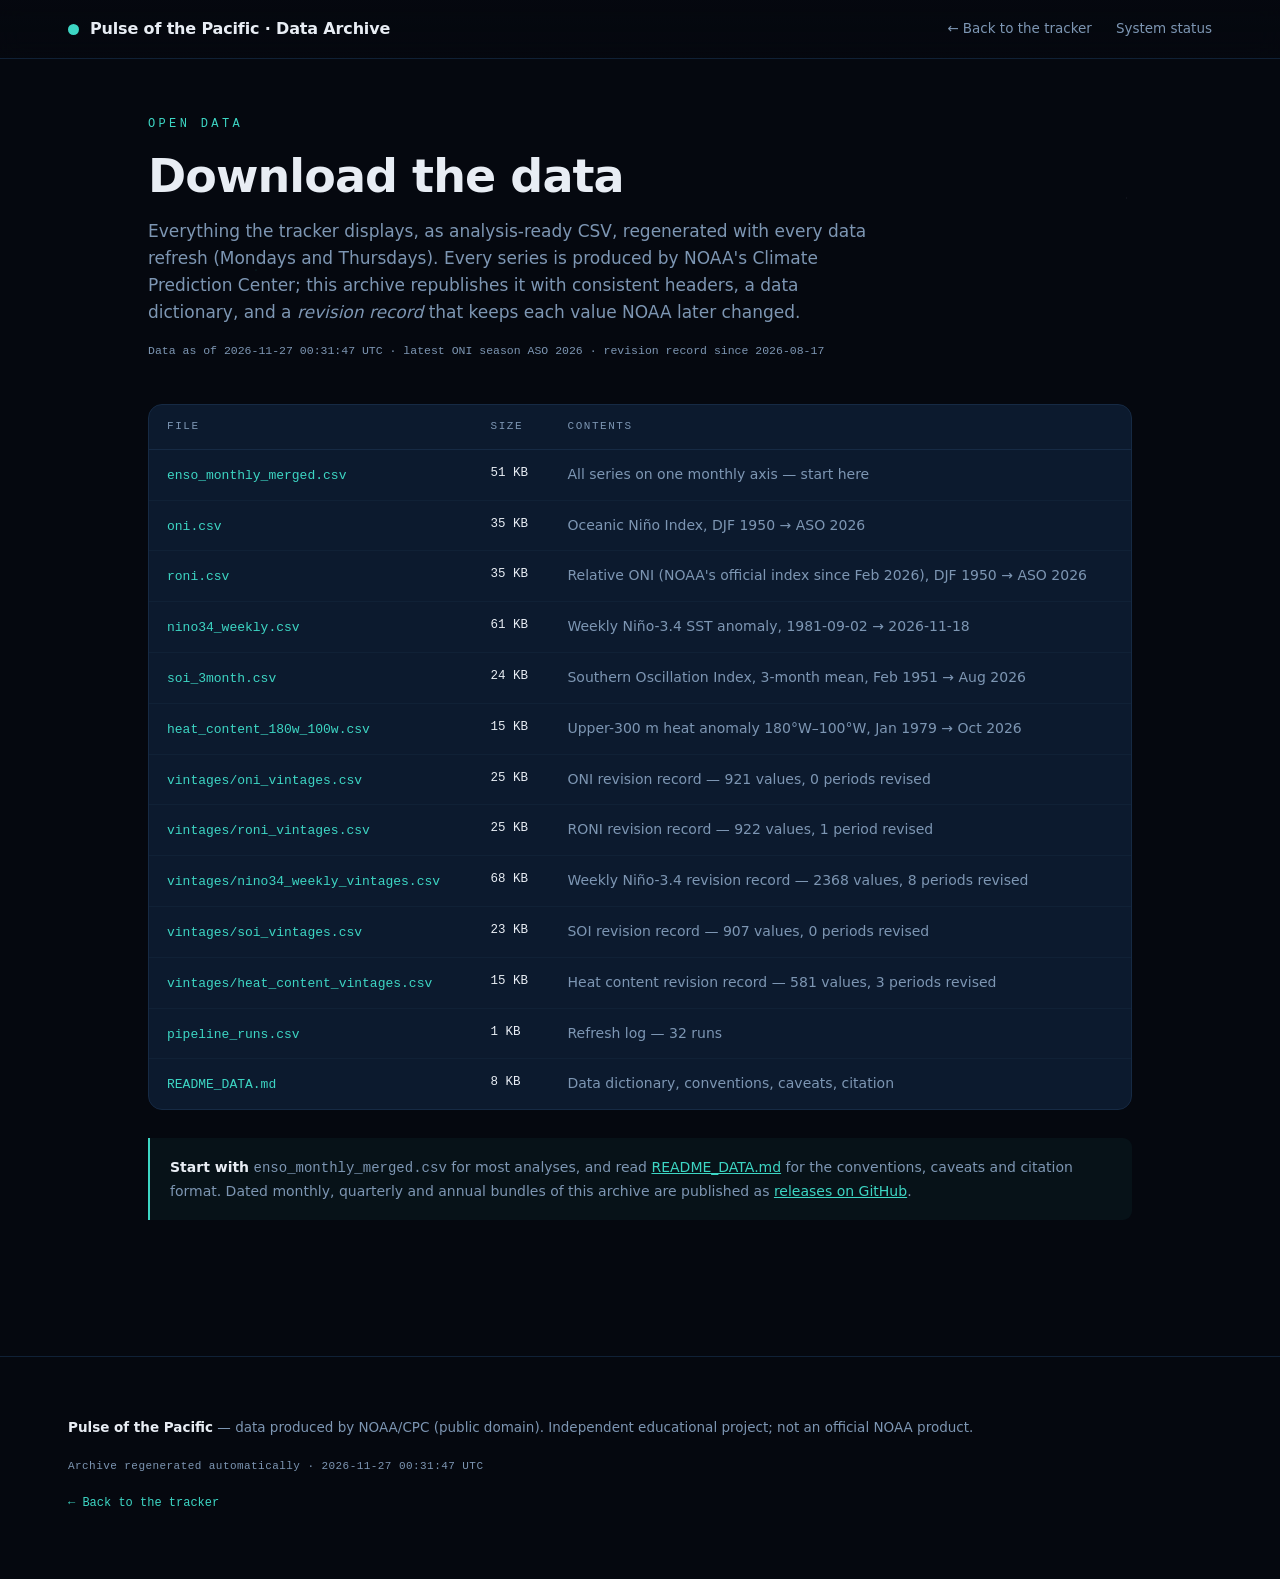
==== commit f424c0c8: "data: scheduled ENSO refresh 2026-11-27 00:31 UTC" ====
--- a/public/archive/index.html
+++ b/public/archive/index.html
@@ -133,7 +133,7 @@
       (Mondays and Thursdays). Every series is produced by NOAA's Climate Prediction Center; this
       archive republishes it with consistent headers, a data dictionary, and a <em>revision record</em>
       that keeps each value NOAA later changed.</p>
-      <p class="arch-stamp">Data as of 2026-11-24 02:52:08 UTC · latest ONI season ASO 2026 ·
+      <p class="arch-stamp">Data as of 2026-11-27 00:31:47 UTC · latest ONI season ASO 2026 ·
       revision record since 2026-08-17</p>
     </div>
 
@@ -152,7 +152,7 @@
         <tr><td><a href="vintages/nino34_weekly_vintages.csv">vintages/nino34_weekly_vintages.csv</a></td><td class="n">68 KB</td><td>Weekly Niño-3.4 revision record — 2368 values, 8 periods revised</td></tr>
         <tr><td><a href="vintages/soi_vintages.csv">vintages/soi_vintages.csv</a></td><td class="n">23 KB</td><td>SOI revision record — 907 values, 0 periods revised</td></tr>
         <tr><td><a href="vintages/heat_content_vintages.csv">vintages/heat_content_vintages.csv</a></td><td class="n">15 KB</td><td>Heat content revision record — 581 values, 3 periods revised</td></tr>
-        <tr><td><a href="pipeline_runs.csv">pipeline_runs.csv</a></td><td class="n">1 KB</td><td>Refresh log — 31 runs</td></tr>
+        <tr><td><a href="pipeline_runs.csv">pipeline_runs.csv</a></td><td class="n">1 KB</td><td>Refresh log — 32 runs</td></tr>
         <tr><td><a href="README_DATA.md">README_DATA.md</a></td><td class="n">8 KB</td><td>Data dictionary, conventions, caveats, citation</td></tr>
       </tbody>
     </table>
@@ -172,7 +172,7 @@
   <div class="wrap">
     <div class="frow">
       <div><b>Pulse of the Pacific</b> — data produced by NOAA/CPC (public domain). Independent educational project; not an official NOAA product.</div>
-      <div class="tag">Archive regenerated automatically · 2026-11-24 02:52:08 UTC</div>
+      <div class="tag">Archive regenerated automatically · 2026-11-27 00:31:47 UTC</div>
     </div>
     <div class="frow arch-back"><a href="../">← Back to the tracker</a></div>
   </div>
